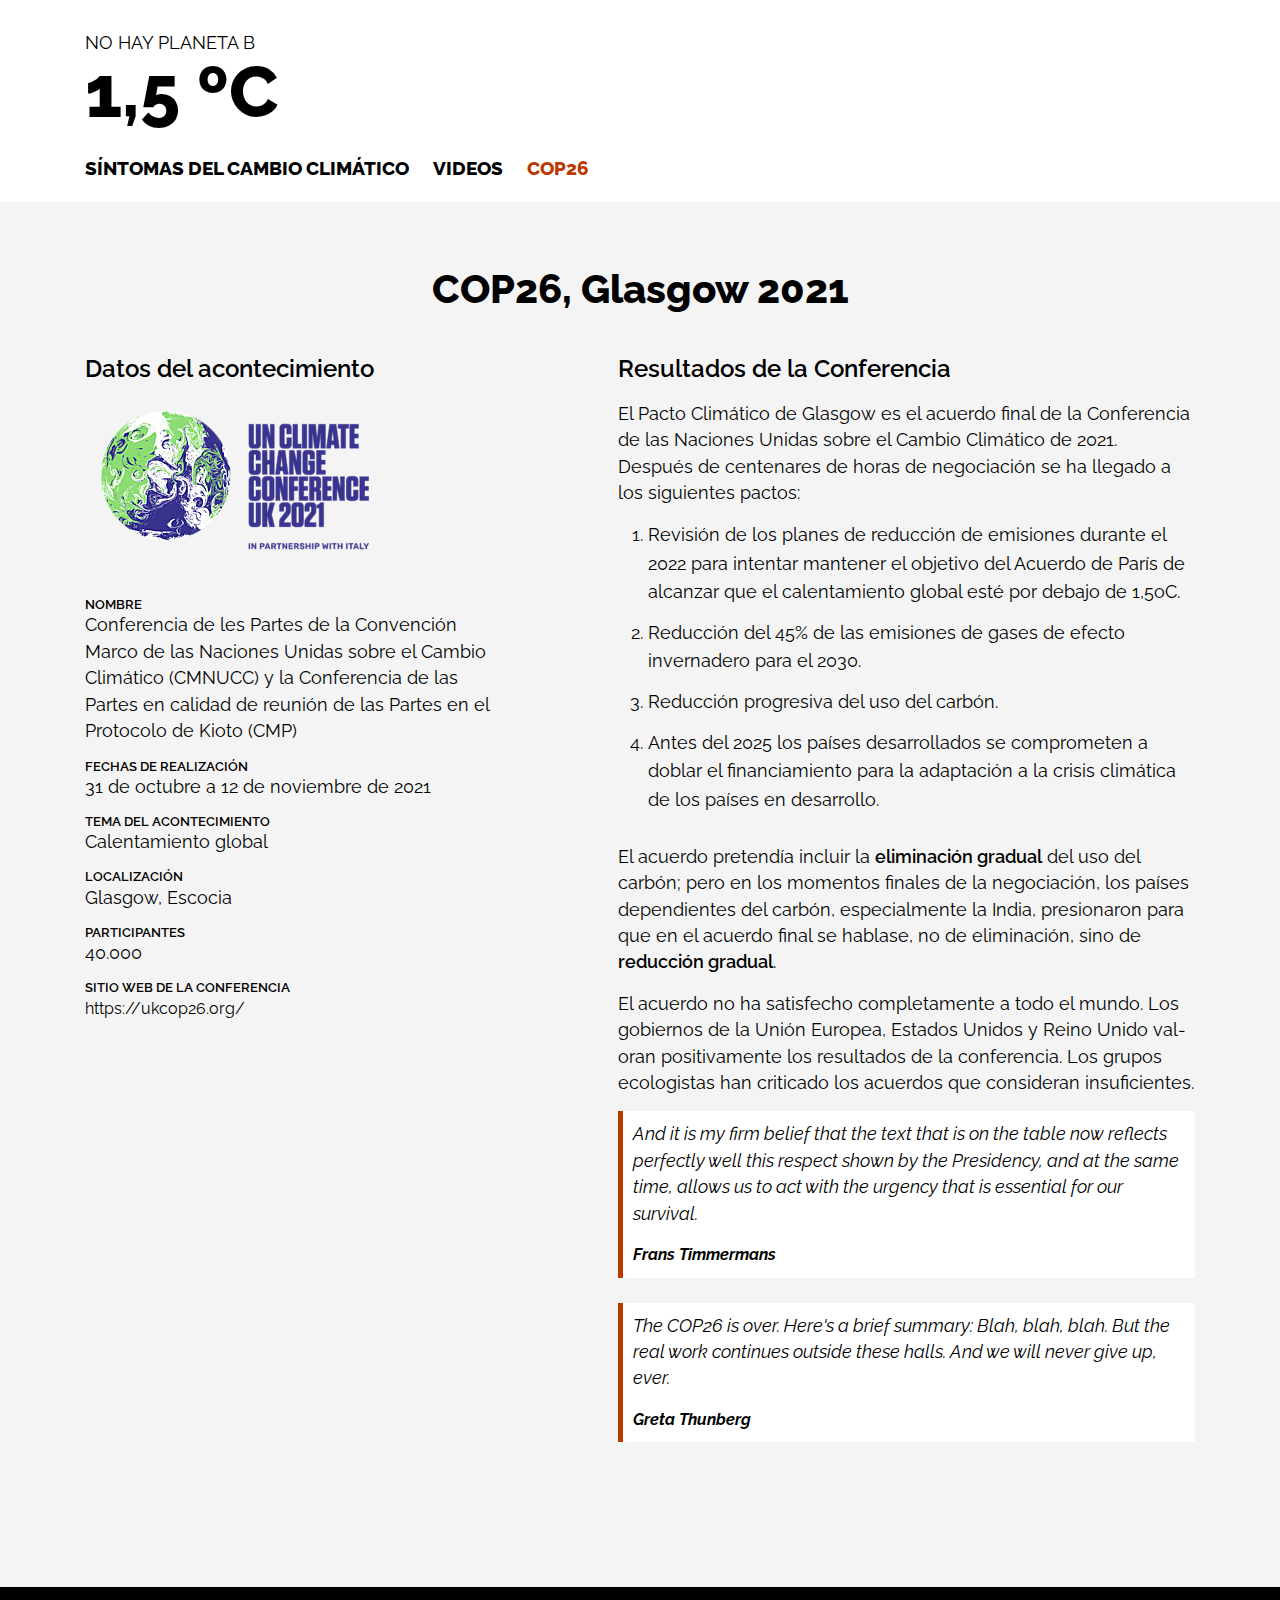
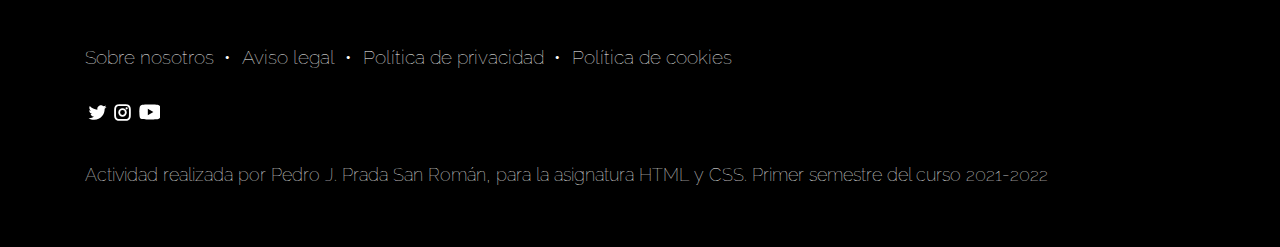
==== cop26.html @ 4e3079ca "Carga inicial de archivos" ====
<!DOCTYPE html>
<html lang="en">
<head>
    <meta charset="UTF-8">
    <meta name="viewport" content="width=device-width,initial-scale=1">
    <title>Title</title>
    <link rel="stylesheet" href="css/style.css">
</head>
<body>
<header>
    <div class="contlogo">
        <a href="index.html">
            <p class="noplanb">No hay planeta B</p>
            <p class="c15">1,5 &#186;C</p>
        </a>
    </div>
</header>
<nav class="superior">
    <ul>
        <li><a href="sintomas.html">Síntomas del cambio climático</a></li>
        <li><a href="videos.html">Videos</a></li>
        <li><a href="cop26.html" class="actual">COP26</a></li>
    </ul>
</nav>
<h1>COP26, Glasgow 2021</h1>
<main class="maincop26">
    <aside>
        <h2>Datos del acontecimiento</h2>
        <figure>
            <img src="images/COP26_Logo.png" alt="" title=""/>
        </figure>
        <h3>Nombre</h3>
        <p>Conferencia de les Partes de la Convención Marco de las Naciones Unidas sobre el Cambio Climático (CMNUCC)
            y la Conferencia de las Partes en calidad de reunión de las Partes en el Protocolo de Kioto (CMP)</p>
        <h3>Fechas de realización</h3>
        <p>31 de octubre a 12 de noviembre de 2021</p>
        <h3>Tema del acontecimiento</h3>
        <p>Calentamiento global</p>
        <h3>Localización</h3>
        <p>Glasgow, Escocia</p>
        <h3>Participantes</h3>
        <p>40.000</p>
        <h3>Sitio web de la Conferencia</h3>
        <a href="https://ukcop26.org/">https://ukcop26.org/</a>
    </aside>
    <section>
        <h2>Resultados de la Conferencia</h2>

        <p>El Pacto Climático de Glasgow es el acuerdo final de la Conferencia de las Naciones Unidas sobre el Cambio
            Climático de 2021. Después de centenares de horas de negociación se ha llegado a los siguientes
            pactos:</p>
        <ol>
            <li>Revisión de los planes de reducción de emisiones durante el 2022 para intentar mantener el objetivo
                del Acuerdo de París de alcanzar que el calentamiento global esté por debajo de 1,5oC.
            </li>
            <li>Reducción del 45% de las emisiones de gases de efecto invernadero para el 2030.</li>
            <li>Reducción progresiva del uso del carbón.</li>
            <li>Antes del 2025 los países desarrollados se comprometen a doblar el financiamiento para la adaptación a
                la crisis climática de los países en desarrollo.
            </li>
        </ol>
        <p>El acuerdo pretendía incluir la <span class="resaltado">eliminación gradual</span> del uso del carbón;
            pero en los momentos finales de la
            negociación, los países dependientes del carbón, especialmente la India, presionaron para que en el
            acuerdo final se hablase, no de eliminación, sino de <span class="resaltado">reducción gradual</span>.</p>
        <p>El acuerdo no ha satisfecho completamente a todo el mundo. Los gobiernos de la Unión Europea, Estados Unidos
            y Reino Unido valoran positivamente los resultados de la conferencia. Los grupos ecologistas han criticado
            los acuerdos que consideran insuficientes.</p>
        <blockquote>
            <p>And it is my firm belief that the text that is on the table now reflects perfectly well this respect
                shown by the Presidency, and at the same time, allows us to act with the urgency that is essential for
                our survival.</p>
            <cite>Frans Timmermans</cite>
        </blockquote>
        <blockquote>
            <p>The COP26 is over. Here's a brief summary: Blah, blah, blah. But the real work continues outside these
                halls. And we will never give up, ever.</p>
            <cite>Greta Thunberg</cite>
        </blockquote>
    </section>

</main>
<footer>
    <nav>
        <ul class="footmenu">
            <li><a href="">Sobre nosotros</a></li>
            <li><a href="">Aviso legal</a></li>
            <li><a href="">Política de privacidad</a></li>
            <li><a href="">Política de cookies</a></li>
        </ul>
        <ul class="redes">
            <a href="">
                <li class="twitter"></li>
            </a>
            <a href="">
                <li class="instagram"></li>
            </a>
            <a href="">
                <li class="youtube"></li>
            </a>
        </ul>
    </nav>
    <div>
        <p>Actividad realizada por Pedro J. Prada San Román, para la asignatura
            HTML y CSS. Primer semestre del curso 2021-2022</p>
    </div>
</footer>
</body>
</html>
---- css/style.css ----
/*
CSS general
 */
@import url('https://fonts.googleapis.com/css2?family=Raleway:ital,wght@0,400;0,600;0,800;1,400&display=swap');

* {
    margin: 0;
    padding: 0;
    box-sizing: border-box;
}

body {
    font-family: Raleway, sans-serif;
    line-height: 1.6;
    color: rgb(0, 0, 0);
    background-color: rgb(244, 244, 244);
}

h1, h2, h3 {
    line-height: 1.1em;
}

h1 {
    font-weight: 800;
    font-size: 2.5rem;
    text-align: center;
}

h2 {
    font-weight: 600;
    font-size: 1.5rem;
}

h3 {
    text-transform: uppercase;
    font-weight: 600;
    font-size: .8rem;
}

p {
    font-size: 1.1rem;
    margin-bottom: 1rem;
}

a {
    text-decoration: none;
    color: black;
    padding: 0;
    margin: 0;
}

/*
CSS cabacera
 */
header {
    display: inline-block;
    width: 100%;
    background-color: rgb(255, 255, 255);
    padding: 0;
}

.contlogo {
    margin: 0 auto;
    width: 1110px;
}


.superior {
    background-color: white;
    padding: 0;
    position: -webkit-sticky;
    position: sticky;
    top: 0;
    display: block;
    line-height: 3.0em;
    padding-bottom: 10px;
}

.superior ul {
    width: 1110px;
    margin: 0px auto 0;
    list-style: none;
    text-transform: uppercase;
    font-size: 1.2em;
    font-weight: 800;
}

.superior ul li {
    display: inline;
    margin-right: 20px;
}

.superior ul li a {
    color: rgb(0, 0, 0);
}

.superior ul li a:hover {
    color: rgba(0, 0, 0, 0.5);
}

.superior ul li a.actual {
    color: rgb(189, 55, 0);
}

.noplanb {
    display: block;
    line-height: 1.5em;
    margin-top: 30px;
    margin-bottom: 0px;
    font-size: 1.1em;
    text-transform: uppercase;
}

.c15 {
    display: block;
    line-height: 1em;
    font-weight: 800;
    font-size: 4.5em;
}

/*
CSS Cuerpo general
 */
main {
    width: 1110px;
    min-height: 710px;
    margin: 0 auto 0px;
    padding-top: 10px;

}

.boletin {
    background-color: rgb(242, 232, 228);
}


/*
CSS Cuerpo Sintomas
 */
article {
    padding: 10px;
}

article a {
    text-decoration: none;
    border-bottom: dotted 1px;
    color: rgb(189, 55, 0);
}

article a:hover {
    color: rgb(0, 0, 0);
}

aside figure img {
    width: 300px;
}

/*
CSS COP26
 */
.maincop26 {
    margin-top: 35px;
    display: grid;
    grid-template-areas:
      "section section"
      "footer footer";
    grid-template-columns: 5fr 7fr;
    grid-gap: 120px;
}

h1 {
    margin-top: 65px;
}

aside h3 {
    margin-top: 13px;

}

aside p {
    line-height: 1.5em;
    margin-bottom: 15px;
}

section h2 {
    margin-bottom: 18px;

}

section p {
    font-weight: 400;
    line-height: 1.5em;
    margin-bottom: 15px;
    hyphens: auto;
}

blockquote {
    border-left: solid 5px rgb(189, 55, 0);
    background-color: rgb(255, 255, 255);
    padding: 10px;
    margin-bottom: 25px;
    font-style: italic;
}

ol {
    margin-bottom: 30px;
}

ol li {
    font-size: 1.1em;
    margin-left: 30px;
    margin-bottom: 13px;
}

cite {
    font-weight: bold;
}

.resaltado {
    font-weight: 600;
}

/*
CSS Pie de página
 */
footer {

    width: 100%;
    display: block;
    height: 260px;
    margin: 0;
    background-color: rgb(0, 0, 0);
    color: rgb(255, 255, 255);
    font-weight: lighter;
    font-size: 1.2em;
}


footer nav, footer div {
    margin: 0 auto;
    width: 1110px;
}

footer div {
    padding-top: 30px;
}

footer div p {
    line-height: .7;
}

footer nav ul {
    margin: 0;
    padding-top: 55px;
    list-style: none;

}

footer nav ul li {
    display: inline;
    margin-right: 7px;
}

footer ul li a {
    text-decoration: none;
    color: rgb(255, 255, 255);
}

footer ul li a:hover {
    color: rgb(189, 55, 0);
}

.footmenu li:after {
    margin-left: 5px;
    content: ' \2022';
}

.footmenu li:last-child:after {
    content: '';
}

footer nav ul.redes {
    margin: 0;
    padding-top: 35px;
    list-style: none;
}

footer nav ul.redes li {
    margin: 0;
}

.twitter {
    padding: 12.5px;
    background-image: url("../images/twitter.svg");
    background-repeat: no-repeat;
    background-size: 25px;
    cursor: pointer;
}

.youtube {
    padding: 12.5px;
    background-image: url("../images/youtube.svg");
    background-repeat: no-repeat;
    background-size: 30px;
    cursor: pointer;
}

.instagram {
    padding: 12.5px;
    background-image: url("../images/instagram.svg");
    background-repeat: no-repeat;
    background-size: 25px;
    cursor: pointer;
}

.twitter:hover, .youtube:hover, .instagram:hover {
    opacity: .7;
}


@media screen and (max-width: 1080px) {
    /*
    CSS cabacera
     */
    header {
        margin: 0 auto;
    }

    header, main, footer {
        width: 100%
    }
}

@media screen and (max-width: 800px) {

    /*
    CSS cabacera
    */

    .contlogo {
        margin: 0 auto;
        width: 100%;
    }
    .superior{
        padding-top: 10px;
        line-height: 1.5em;
        padding-bottom: 20px;
    }

    .superior ul {
        display: inline-block;
        width: 100%;
        font-size: 1em;
    }

    nav.superior ul li {
        display: block;
        text-align: center;
    }


    .noplanb {
        margin: 30px auto 0;
        font-size: .8em;
        text-align: center;
    }

    .c15 {
        text-align: center;
        line-height: 1em;
        font-size: 3.5em;
    }

    h1 {
        margin-top: 50px;
        font-size: 1.5rem;
        text-align: center;
    }
    h2 {
        font-size: 1.3rem;
    }
    /*
CSS COP26
 */
    .maincop26 {
        margin-top: 35px;
        display: block;
        padding: 0 30px;

    }

    /*
    CSS Pie de página
     */
    footer {

        display: block;
        line-height: 1.3em;
        height: 380px;
        margin: 0;
        background-color: rgb(0, 0, 0);
        color: rgb(255, 255, 255);
        font-weight: lighter;
        font-size: 1.2em;

        text-align: center;
    }


    footer nav, footer div {
        margin: 0 auto;
        width: 75%;
    }

    footer div {
        padding-top: 25px;
    }

    footer div p {
        line-height: 1.4em;
    }


    footer nav ul li {
        display: block;
    }

    .footmenu li:after {
        content: '';
    }

    footer nav ul.redes li {
        display: inline;
        margin: 0;
    }
}
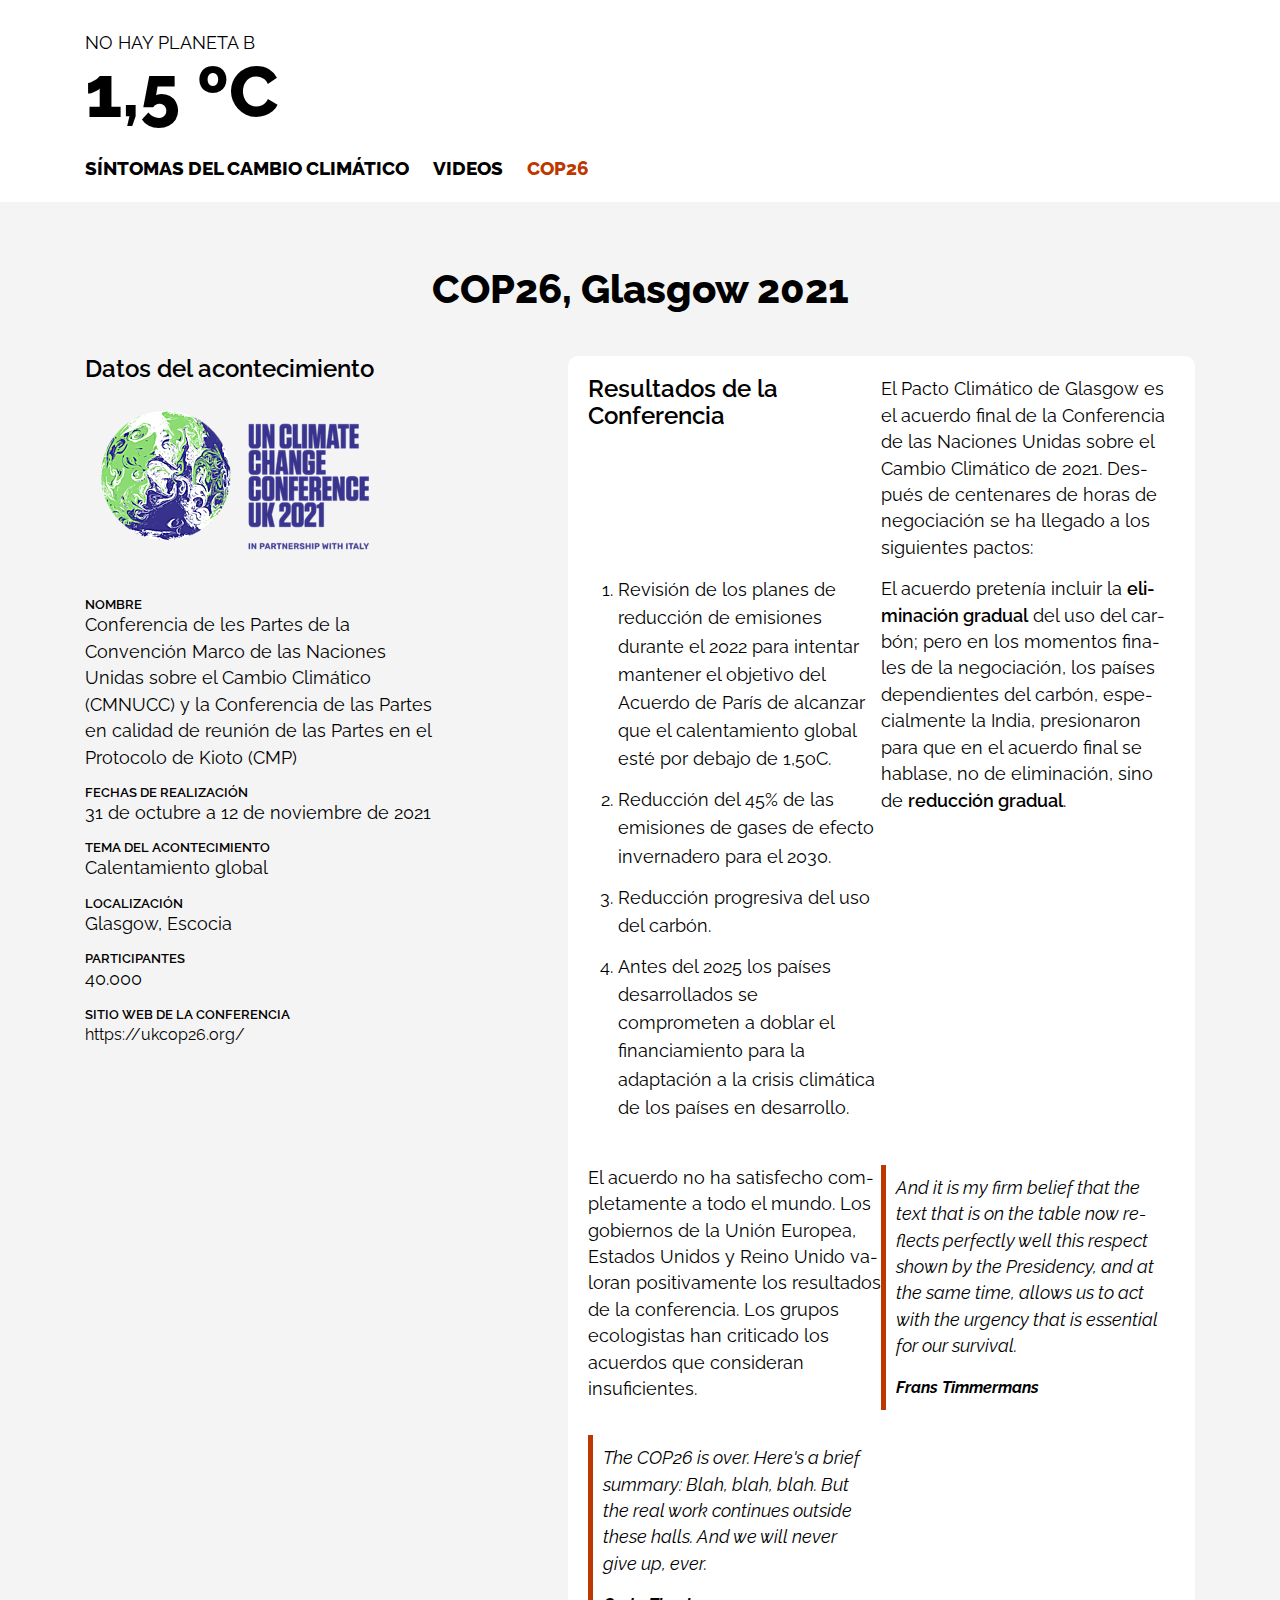
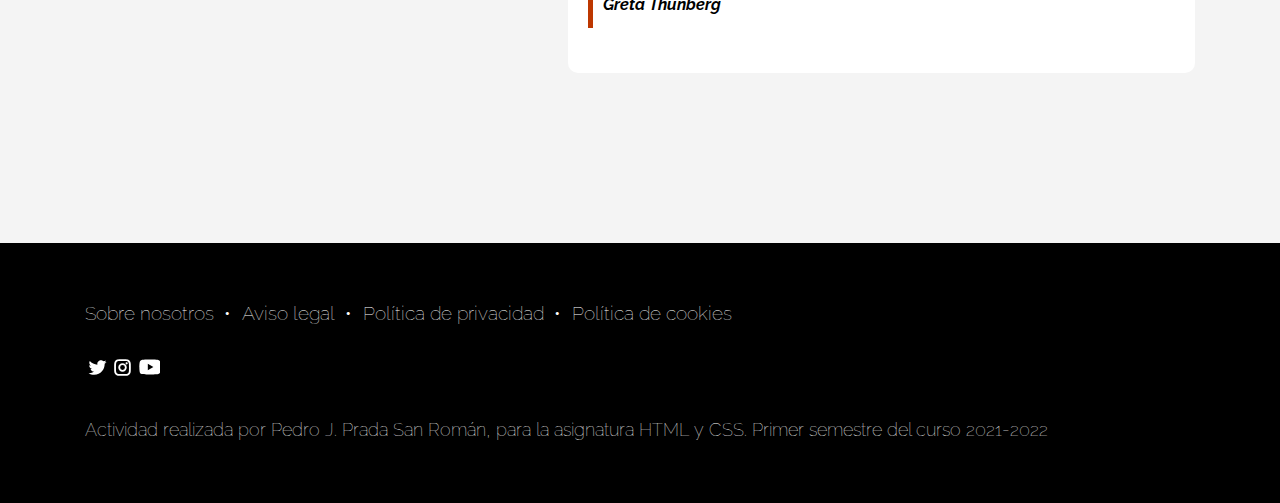
==== commit 3ad6a67a: "Seguimos" ====
--- a/cop26.html
+++ b/cop26.html
@@ -1,5 +1,5 @@
 <!DOCTYPE html>
-<html lang="en">
+<html lang="es">
 <head>
     <meta charset="UTF-8">
     <meta name="viewport" content="width=device-width,initial-scale=1">
@@ -17,7 +17,7 @@
 </header>
 <nav class="superior">
     <ul>
-        <li><a href="sintomas.html">Síntomas del cambio climático</a></li>
+        <li><a href="sintomas.html">Síntomas del cambio climático</a></li>
         <li><a href="videos.html">Videos</a></li>
         <li><a href="cop26.html" class="actual">COP26</a></li>
     </ul>
@@ -27,16 +27,16 @@
     <aside>
         <h2>Datos del acontecimiento</h2>
         <figure>
-            <img src="images/COP26_Logo.png" alt="" title=""/>
+            <img src="images/COP26_Logo.png" alt="Logo de la conferencia contra el cambio climático" title=""/>
         </figure>
         <h3>Nombre</h3>
-        <p>Conferencia de les Partes de la Convención Marco de las Naciones Unidas sobre el Cambio Climático (CMNUCC)
-            y la Conferencia de las Partes en calidad de reunión de las Partes en el Protocolo de Kioto (CMP)</p>
-        <h3>Fechas de realización</h3>
+        <p>Conferencia de les Partes de la Convención Marco de las Naciones Unidas sobre el Cambio Climático (CMNUCC)
+            y la Conferencia de las Partes en calidad de reunión de las Partes en el Protocolo de Kioto (CMP)</p>
+        <h3>Fechas de realizació́n</h3>
         <p>31 de octubre a 12 de noviembre de 2021</p>
         <h3>Tema del acontecimiento</h3>
         <p>Calentamiento global</p>
-        <h3>Localización</h3>
+        <h3>Localización</h3>
         <p>Glasgow, Escocia</p>
         <h3>Participantes</h3>
         <p>40.000</p>
@@ -46,24 +46,24 @@
     <section>
         <h2>Resultados de la Conferencia</h2>
 
-        <p>El Pacto Climático de Glasgow es el acuerdo final de la Conferencia de las Naciones Unidas sobre el Cambio
-            Climático de 2021. Después de centenares de horas de negociación se ha llegado a los siguientes
+        <p>El Pacto Climático de Glasgow es el acuerdo final de la Conferencia de las Naciones Unidas sobre el Cambio
+            Climático de 2021. Después de centenares de horas de negociación se ha llegado a los siguientes
             pactos:</p>
         <ol>
-            <li>Revisión de los planes de reducción de emisiones durante el 2022 para intentar mantener el objetivo
-                del Acuerdo de París de alcanzar que el calentamiento global esté por debajo de 1,5oC.
+            <li>Revisión de los planes de reducción de emisiones durante el 2022 para intentar mantener el objetivo
+                del Acuerdo de París de alcanzar que el calentamiento global esté por debajo de 1,5oC.
             </li>
-            <li>Reducción del 45% de las emisiones de gases de efecto invernadero para el 2030.</li>
-            <li>Reducción progresiva del uso del carbón.</li>
-            <li>Antes del 2025 los países desarrollados se comprometen a doblar el financiamiento para la adaptación a
-                la crisis climática de los países en desarrollo.
+            <li>Reducción del 45% de las emisiones de gases de efecto invernadero para el 2030.</li>
+            <li>Reducción progresiva del uso del carbón.</li>
+            <li>Antes del 2025 los países desarrollados se comprometen a doblar el financiamiento para la adaptación a
+                la crisis climática de los países en desarrollo.
             </li>
         </ol>
-        <p>El acuerdo pretendía incluir la <span class="resaltado">eliminación gradual</span> del uso del carbón;
+        <p>El acuerdo pretenía incluir la <span class="resaltado">eliminación gradual</span> del uso del carbón;
             pero en los momentos finales de la
-            negociación, los países dependientes del carbón, especialmente la India, presionaron para que en el
-            acuerdo final se hablase, no de eliminación, sino de <span class="resaltado">reducción gradual</span>.</p>
-        <p>El acuerdo no ha satisfecho completamente a todo el mundo. Los gobiernos de la Unión Europea, Estados Unidos
+            negociación, los países dependientes del carbón, especialmente la India, presionaron para que en el
+            acuerdo final se hablase, no de eliminación, sino de <span class="resaltado">reducción gradual</span>.</p>
+        <p>El acuerdo no ha satisfecho completamente a todo el mundo. Los gobiernos de la Unión Europea, Estados Unidos
             y Reino Unido valoran positivamente los resultados de la conferencia. Los grupos ecologistas han criticado
             los acuerdos que consideran insuficientes.</p>
         <blockquote>
@@ -85,19 +85,13 @@
         <ul class="footmenu">
             <li><a href="">Sobre nosotros</a></li>
             <li><a href="">Aviso legal</a></li>
-            <li><a href="">Política de privacidad</a></li>
-            <li><a href="">Política de cookies</a></li>
+            <li><a href="">Política de privacidad</a></li>
+            <li><a href="">Política de cookies</a></li>
         </ul>
         <ul class="redes">
-            <a href="">
-                <li class="twitter"></li>
-            </a>
-            <a href="">
-                <li class="instagram"></li>
-            </a>
-            <a href="">
-                <li class="youtube"></li>
-            </a>
+            <li class="twitter"><a href=""></a></li>
+            <li class="instagram"><a href=""></a></li>
+            <li class="youtube"><a href=""></a></li>
         </ul>
     </nav>
     <div>
--- a/css/style.css
+++ b/css/style.css
@@ -137,10 +137,36 @@
 /*
 CSS Cuerpo Sintomas
  */
-article {
-    padding: 10px;
-}
-
+.sintomas{
+    display: grid;
+    grid-template-columns: 1fr 1fr 1fr;
+}
+section {
+    padding: 20px;
+    background-color: white;
+    display: grid;
+    grid-template-columns: 1fr 1fr;
+    border-radius: 10px;
+    grid-column: 2 / 4;
+    margin-bottom: 50px;
+
+}
+
+section.left{
+    grid-column: 1 / 3;
+}
+
+
+.sintomas div{
+    grid-column: 3 / 4;
+}
+.sintomas article h2{
+    margin-bottom: 5px;
+}
+.sintomas article p{
+    font-size: 1em;
+    line-height: 1.5em;
+}
 article a {
     text-decoration: none;
     border-bottom: dotted 1px;
@@ -151,10 +177,11 @@
     color: rgb(0, 0, 0);
 }
 
-aside figure img {
-    width: 300px;
-}
-
+section figure img {
+    width: 335px;
+    height: 100%;
+    float: left;
+}
 /*
 CSS COP26
  */
@@ -193,7 +220,9 @@
     margin-bottom: 15px;
     hyphens: auto;
 }
-
+aside figure img {
+    width: 300px;
+}
 blockquote {
     border-left: solid 5px rgb(189, 55, 0);
     background-color: rgb(255, 255, 255);
@@ -318,16 +347,50 @@
 }
 
 
-@media screen and (max-width: 1080px) {
+@media screen and (max-width: 1110px) {
     /*
     CSS cabacera
      */
     header {
         margin: 0 auto;
-    }
-
-    header, main, footer {
-        width: 100%
+        width: 100%;
+    }
+
+    header, main, footer, .superior {
+        width: 100%;
+        padding:20px;
+    }
+
+    .superior ul {
+        display: inline-block;
+        width: 100%;
+        font-size: 1em;
+    }
+    .contlogo {
+        margin: 0 auto;
+        width: 100%;
+    }
+    .noplanb {
+        width:100%;
+    }
+
+    .c15 {
+width:100%;
+    }
+
+    .maincop26 {
+        margin-top: 35px;
+        display: grid;
+
+        grid-template-columns: 1fr 2fr;
+        grid-gap: 50px;
+    }
+
+
+    footer nav, footer div {
+        margin: 0 auto;
+        width: 100%;
+
     }
 }
 
@@ -336,7 +399,14 @@
     /*
     CSS cabacera
     */
-
+    header {
+        margin: 0 auto;
+    }
+
+    header, main, footer {
+        width: 100%;
+        padding:20px;
+    }
     .contlogo {
         margin: 0 auto;
         width: 100%;
@@ -409,7 +479,8 @@
 
     footer nav, footer div {
         margin: 0 auto;
-        width: 75%;
+        width: 100%;
+
     }
 
     footer div {
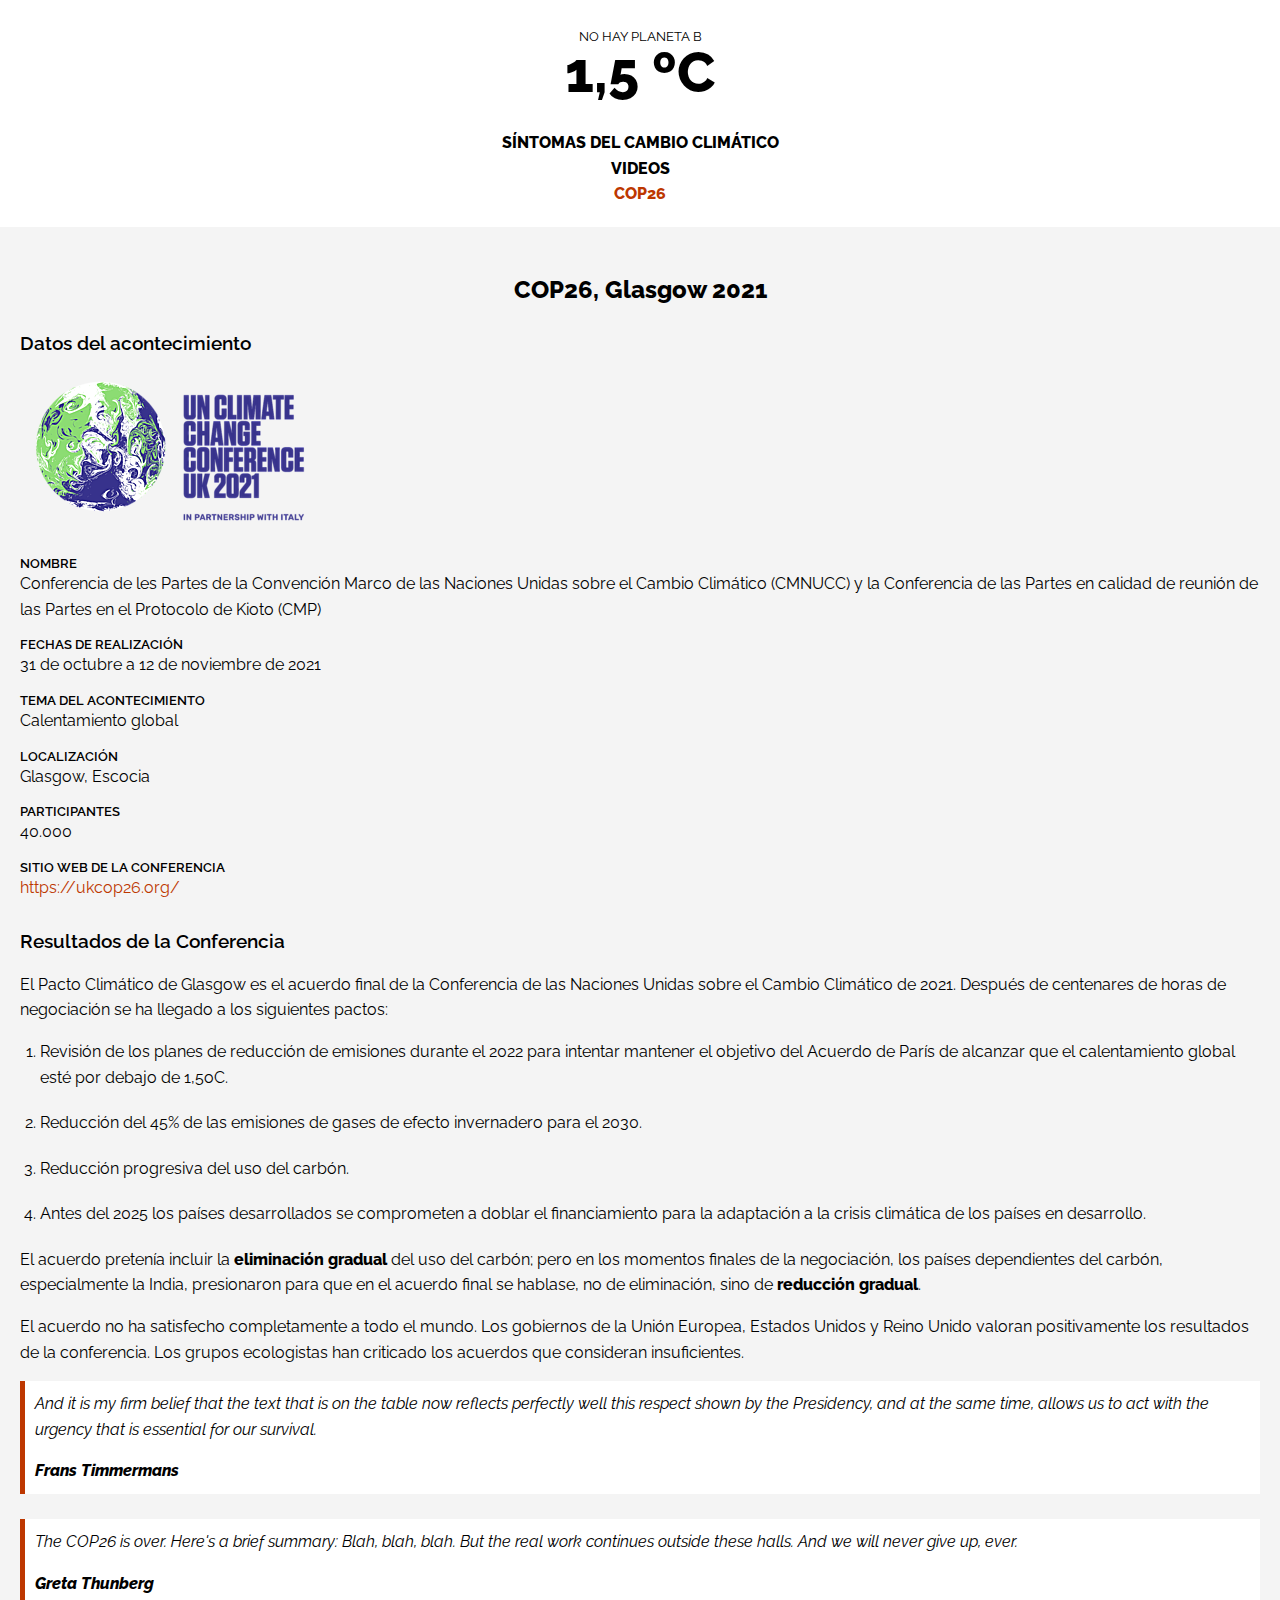
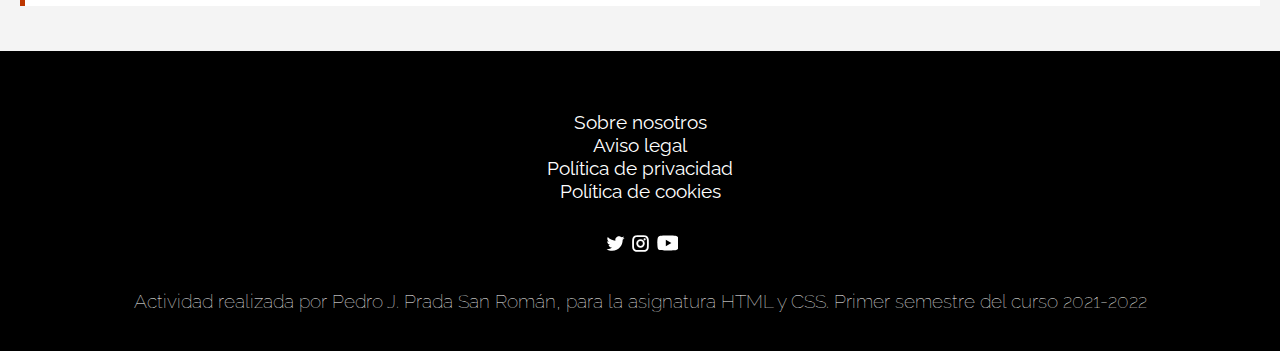
==== commit 039e54f0: "Móviles" ====
--- a/cop26.html
+++ b/cop26.html
@@ -4,7 +4,7 @@
     <meta charset="UTF-8">
     <meta name="viewport" content="width=device-width,initial-scale=1">
     <title>Title</title>
-    <link rel="stylesheet" href="css/style.css">
+    <link rel="stylesheet" href="css/styles.css">
 </head>
 <body>
 <header>
@@ -41,11 +41,11 @@
         <h3>Participantes</h3>
         <p>40.000</p>
         <h3>Sitio web de la Conferencia</h3>
-        <a href="https://ukcop26.org/">https://ukcop26.org/</a>
+        <a href="https://ukcop26.org/" class="enlace">https://ukcop26.org/</a>
     </aside>
+
+        <h2 class="resultados">Resultados de la Conferencia</h2>
     <section>
-        <h2>Resultados de la Conferencia</h2>
-
         <p>El Pacto Climático de Glasgow es el acuerdo final de la Conferencia de las Naciones Unidas sobre el Cambio
             Climático de 2021. Después de centenares de horas de negociación se ha llegado a los siguientes
             pactos:</p>
@@ -70,7 +70,7 @@
             <p>And it is my firm belief that the text that is on the table now reflects perfectly well this respect
                 shown by the Presidency, and at the same time, allows us to act with the urgency that is essential for
                 our survival.</p>
-            <cite>Frans Timmermans</cite>
+            <cite><span class="resaltado">Frans Timmermans</span></cite>
         </blockquote>
         <blockquote>
             <p>The COP26 is over. Here's a brief summary: Blah, blah, blah. But the real work continues outside these
--- a/css/styles.css
+++ b/css/styles.css
@@ -0,0 +1,357 @@
+/*
+CSS general
+Tenemos como criterio de diseño "mobile first"
+ */
+
+/*
+Se importan las fuentes a utilizar
+ */
+@import url('https://fonts.googleapis.com/css2?family=Raleway:ital,wght@0,400;0,600;0,800;1,400&display=swap');
+/*
+Se anulan los márgenes y los padding de todos los elementos
+Se utiliza el modelo alternativo de cajas
+ */
+* {
+    margin: 0;
+    padding: 0;
+    box-sizing: border-box;
+}
+
+/* Sew determina la fuente a usar, el espaciodo entre lineas, el color y el fondo general de la página
+
+ */
+body {
+    font-family: Raleway, sans-serif;
+    line-height: 1.6;
+    color: rgb(0, 0, 0);
+    background-color: rgb(244, 244, 244);
+}
+
+/* Se determina el interlineado de las cabeceras
+
+ */
+h1, h2, h3 {
+    line-height: 1.1em;
+}
+/*
+Estilos generales para la cabecera h1
+ */
+h1 {
+    margin: 50px 0 10px;
+    font-weight: 800;
+    font-size: 1.5rem;
+    text-align: center;
+}
+/*
+Estilos generales para la cabecera h2
+ */
+h2 {
+    font-weight: 600;
+    font-size: 1.2rem;
+}
+/*
+Estilos generales para la cabecera h3
+ */
+h3 {
+    text-transform: uppercase;
+    font-weight: 600;
+    font-size: .8rem;
+}
+/*
+Estilos generales para la párrafo
+ */
+p {
+    font-size: 1rem;
+    margin-bottom: 1rem;
+}
+/*
+Estilos generales básicos para enlaces
+ */
+a {
+    text-decoration: none;
+    color:rgb(0,0,0);
+}
+.enlace{
+    color: rgb(189,55,0);
+}
+/*
+Resaltado de texto
+ */
+.resaltado {
+    font-weight: 800;
+}
+/*
+enlaces de "leer más", "más info" según se determina en el enunciado
+ */
+.leermas{
+    color: rgb(189,55,0);
+    font-weight:600;
+    padding-bottom: 5px;
+    border-bottom: dotted 1px;
+}
+/*
+CSS cabacera
+ */
+/*
+CSS del header que contiene el lema y el logo
+ */
+header {
+    display: inline-block;
+    width: 100%;
+    background-color: rgb(255, 255, 255);
+}
+/*
+Márgenes para el logo (este es un texto)
+ */
+.contlogo {
+    margin-top: 30px;
+    margin-bottom: 30px;
+}
+/*
+CSS para el lema
+ */
+.noplanb {
+    display: block;
+    line-height: 1.1em;
+    text-transform: uppercase;
+    margin: 10px auto 0;
+    font-size: .8em;
+    text-align: center;
+}
+/*
+CSS para el logo
+ */
+.c15 {
+    display: block;
+    line-height: 1em;
+    font-weight: 800;
+    text-align: center;
+    font-size: 3.5em;
+}
+/* Para el menuú de navehación se usa
+
+ */
+nav {
+    background-color: white;
+    position: -webkit-sticky;
+    position: sticky;
+    top:0;
+    padding-bottom: 20px;
+    z-index: 1000;
+}
+
+nav ul {
+    width: 100%;
+    margin: 0px auto 0;
+    list-style: none;
+    text-transform: uppercase;
+    font-size: 1em;
+    font-weight: 800;
+}
+
+nav ul li {
+    text-align: center;
+}
+
+nav ul li a {
+    color: rgb(0, 0, 0);
+}
+
+nav ul li a:hover {
+    color: rgba(0, 0, 0, 0.5);
+}
+
+nav ul li a.actual {
+    color: rgb(189, 55, 0);
+}
+
+
+
+/*
+ CSS Pie de página
+  */
+footer {
+    width: 100%;
+    display: block;
+    padding:5px 20px 20px 20px;
+
+    background-color: rgb(0, 0, 0);
+    color: rgb(255, 255, 255);
+    font-weight: lighter;
+    font-size: 1.2em;
+    text-align: center;
+}
+
+
+footer nav {
+    padding: 0;
+    display: inline-block;
+    margin: 0 auto;
+    width: 100%;
+line-height: 1.2em;
+    background-color: rgb(0, 0, 0);
+}
+
+footer div {
+    display: inline-block;
+    margin: 0 auto;
+    width: 100%;
+
+
+    background-color: rgb(0, 0, 0);
+
+}
+
+footer div p {
+    font-size: 1em;
+    line-height: 1.4em;
+}
+footer nav{}
+footer nav ul {
+    margin: 0;
+    padding-top: 55px;
+    list-style: none;
+    font-weight: 400;
+    font-size: 1em;
+    text-transform: none;
+}
+
+footer nav ul li {
+    display: block;
+}
+
+footer ul li a {
+    text-decoration: none;
+    color: rgb(255, 255, 255);
+}
+
+footer ul li a:hover {
+    color: rgb(189, 55, 0);
+}
+
+
+
+footer nav ul.redes {
+    padding: 40px 0 20px;
+    list-style: none;
+}
+
+footer nav ul.redes li {
+    display: inline;
+    margin: 0;
+}
+/*
+Se configura la apariencia de los enlaces a redes sociales del menú del footer.
+También su comportamiento en caso de poner el puntero encima del enlace
+ */
+
+.twitter {
+    padding: 12.5px;
+    background-image: url("../images/twitter.svg");
+    background-repeat: no-repeat;
+    background-size: 25px;
+    cursor: pointer;
+}
+
+.youtube {
+    padding: 12.5px;
+    background-image: url("../images/youtube.svg");
+    background-repeat: no-repeat;
+    background-size: 30px;
+    cursor: pointer;
+}
+
+.instagram {
+    padding: 12.5px;
+    background-image: url("../images/instagram.svg");
+    background-repeat: no-repeat;
+    background-size: 25px;
+    cursor: pointer;
+}
+
+.twitter:hover, .youtube:hover, .instagram:hover {
+    opacity: .7;
+}
+
+/* CSS Cuerpo */
+/*
+Se añade la separación que tiene que haber entre la página y el borde de la pantalla del dispositivo móvil
+ */
+main{
+    padding:20px;
+}
+/* Síntomas
+Se pone el ancho de la sección, la separación entre el borde y el contenido, las esquinas redondeadas el color del fondo y la separación con el elemento inmediatamente inferior
+*/
+section.sintomas {
+    width: 100%;
+    padding: 20px;
+    background-color: white;
+    border-radius: 10px;
+    margin-bottom: 15px;
+}
+/*
+Se determina el ancho máximo de la imagen
+ */
+section figure img {
+    max-width:100%;
+}
+
+figure.video{
+    background-color: white;
+    margin-bottom: 25px;
+}
+.video-fluid {
+    position:relative;
+
+padding: 0;
+
+    max-width: 100%;
+    padding: 0;
+    overflow: hidden;
+    margin-bottom: 10px;
+    background-color: white;
+
+}
+
+.video-fluid-item {
+    position:absolute;top:0;left:0;width:100%; height:100%;
+    border: none;
+}
+.video-fluid::before {
+    display: block;
+    content: "";
+    padding-top: 56.25%;
+}
+figcaption{
+    font-size: 1em;
+    text-align: center;
+    padding: 10px 0;
+}
+cite {
+    font-weight: 800;
+}
+
+/*
+COP 26
+ */
+h2.resultados{
+    padding: 30px 0 20px;
+}
+
+ol{
+  padding-left: 20px;
+}
+ol li{
+    margin-bottom: 20px;
+}
+blockquote {
+    border-left: solid 5px rgb(189, 55, 0);
+    background-color: rgb(255, 255, 255);
+    padding: 10px;
+    margin-bottom: 25px;
+    font-style: italic;
+}
+
+
+
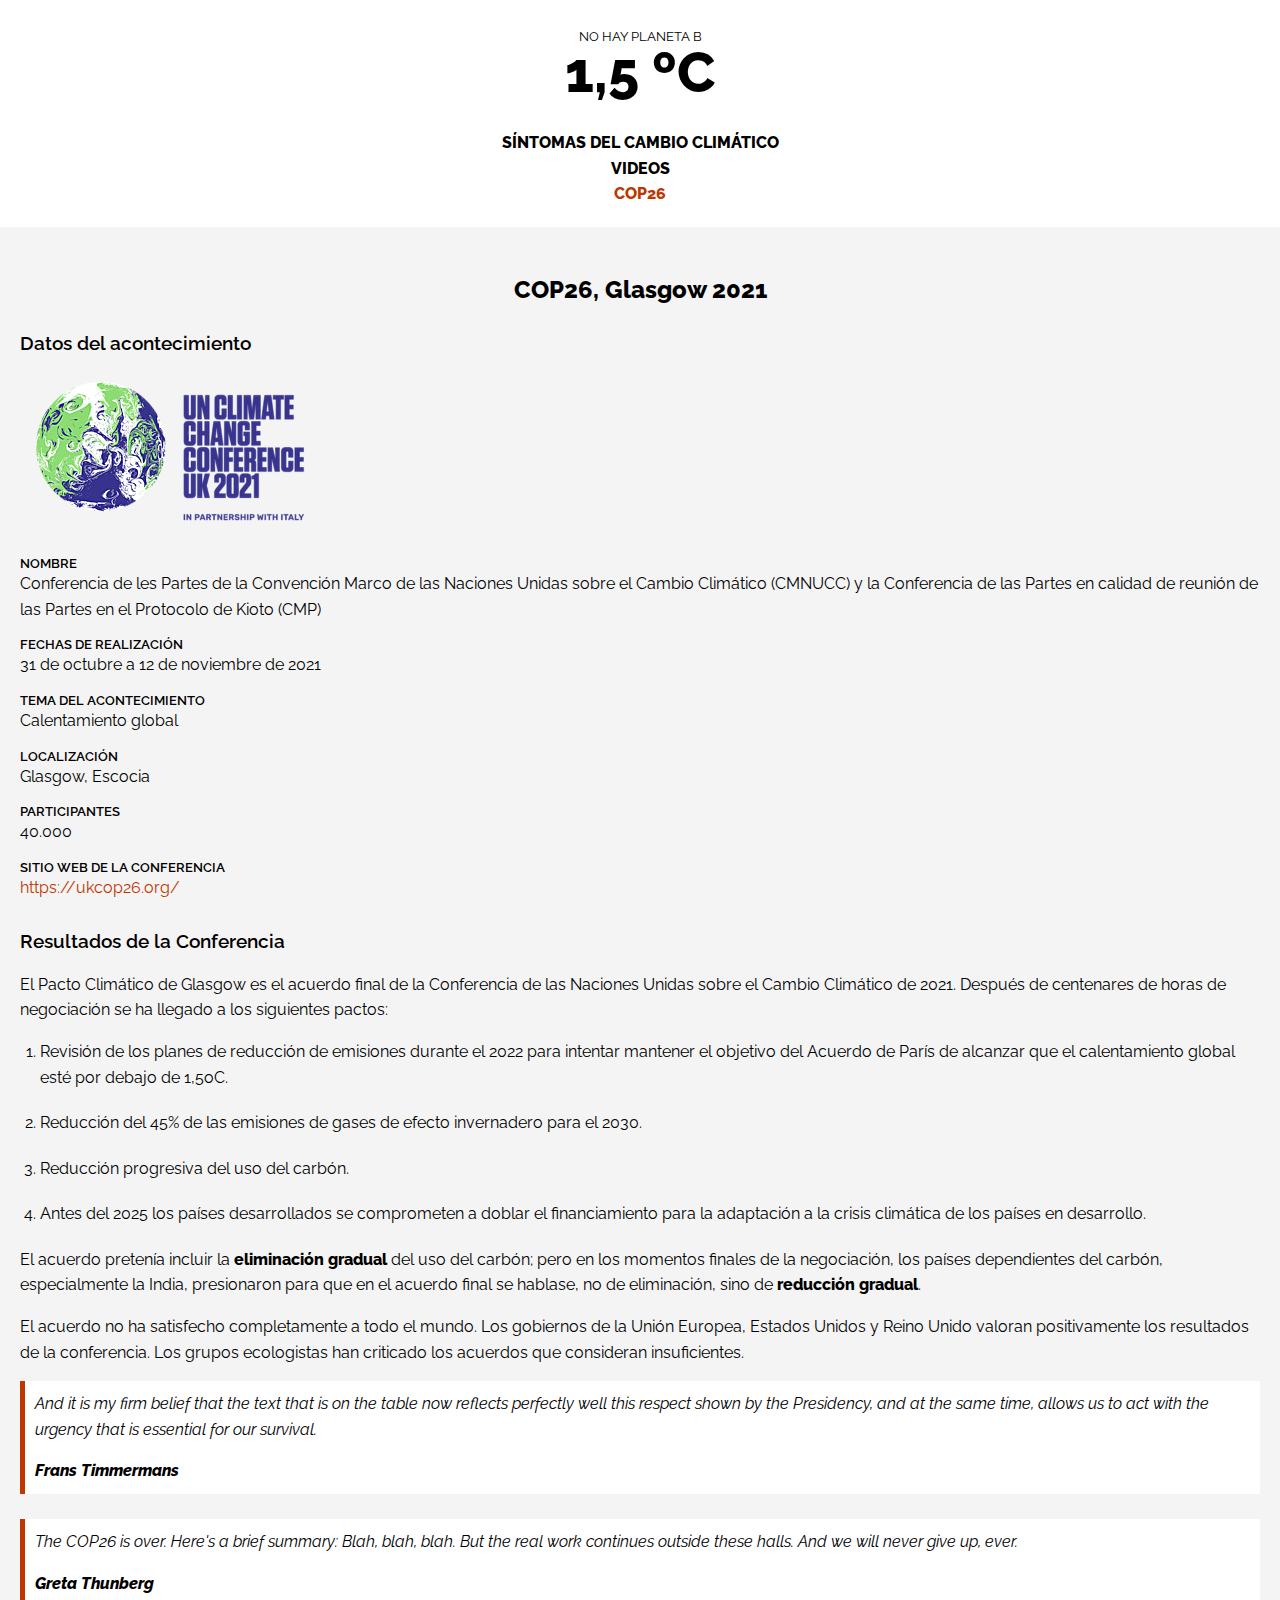
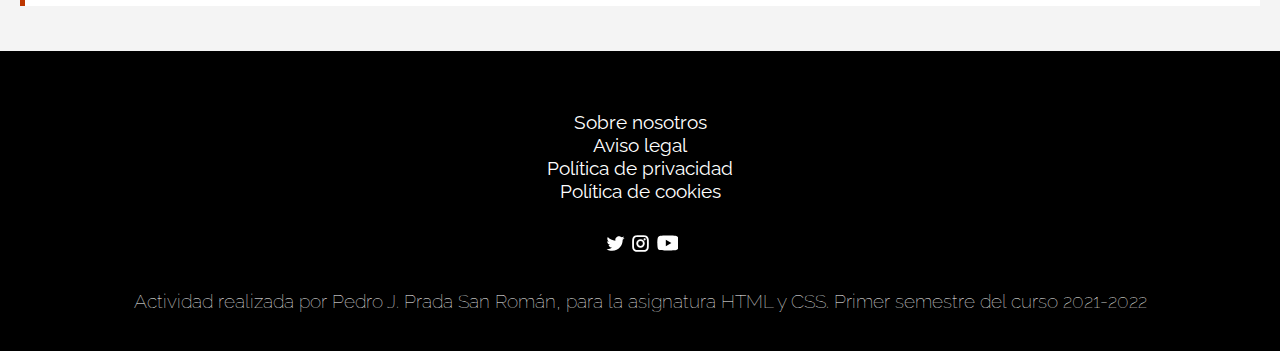
==== commit 642916f0: "avance" ====
--- a/cop26.html
+++ b/cop26.html
@@ -32,7 +32,7 @@
         <h3>Nombre</h3>
         <p>Conferencia de les Partes de la Convención Marco de las Naciones Unidas sobre el Cambio Climático (CMNUCC)
             y la Conferencia de las Partes en calidad de reunión de las Partes en el Protocolo de Kioto (CMP)</p>
-        <h3>Fechas de realizació́n</h3>
+        <h3>Fechas de realización</h3>
         <p>31 de octubre a 12 de noviembre de 2021</p>
         <h3>Tema del acontecimiento</h3>
         <p>Calentamiento global</p>
@@ -44,8 +44,8 @@
         <a href="https://ukcop26.org/" class="enlace">https://ukcop26.org/</a>
     </aside>
 
+    <section>
         <h2 class="resultados">Resultados de la Conferencia</h2>
-    <section>
         <p>El Pacto Climático de Glasgow es el acuerdo final de la Conferencia de las Naciones Unidas sobre el Cambio
             Climático de 2021. Después de centenares de horas de negociación se ha llegado a los siguientes
             pactos:</p>
--- a/css/styles.css
+++ b/css/styles.css
@@ -280,6 +280,27 @@
 main{
     padding:20px;
 }
+/* index
+
+ */
+.principal h1{
+    background-image: url("../images/bg-hero-home.jpg");
+    background-repeat: no-repeat;
+    background-size: 600px;
+    color: white;
+    padding: 75px 0 75px 20px;
+    font-weight: 400;
+    font-size: 2.5em;
+    line-height: 1.5em;
+    text-align: left;
+}
+
+
+
+
+
+
+
 /* Síntomas
 Se pone el ancho de la sección, la separación entre el borde y el contenido, las esquinas redondeadas el color del fondo y la separación con el elemento inmediatamente inferior
 */
@@ -290,11 +311,23 @@
     border-radius: 10px;
     margin-bottom: 15px;
 }
+.videos h1 {
+    margin: 30px 0 10px;
+    font-weight: 800;
+    font-size: 1.5rem;
+    text-align: center;
+}
+.sintomas figure img {
+    max-width:100%;
+}
 /*
 Se determina el ancho máximo de la imagen
  */
-section figure img {
-    max-width:100%;
+.videos h1 {
+    margin: 30px 0 10px;
+    font-weight: 800;
+    font-size: 1.5rem;
+    text-align: center;
 }
 
 figure.video{
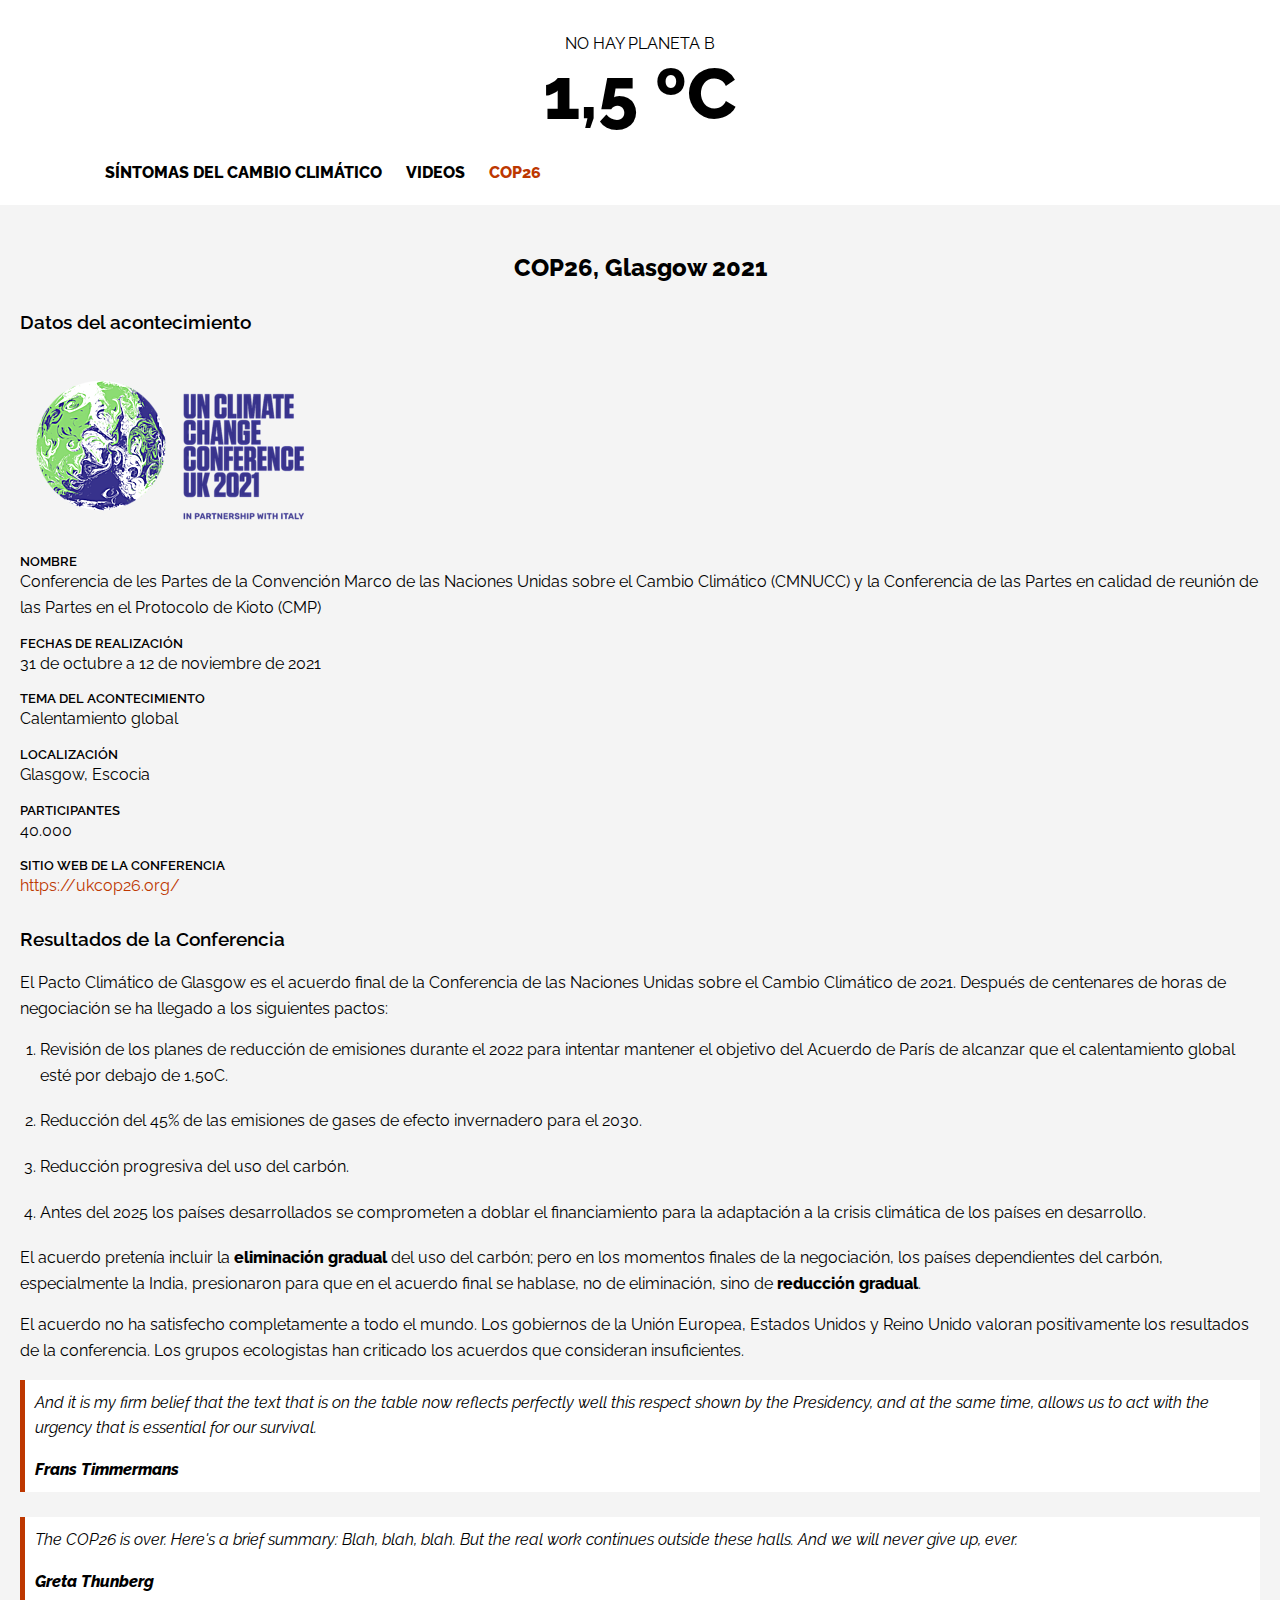
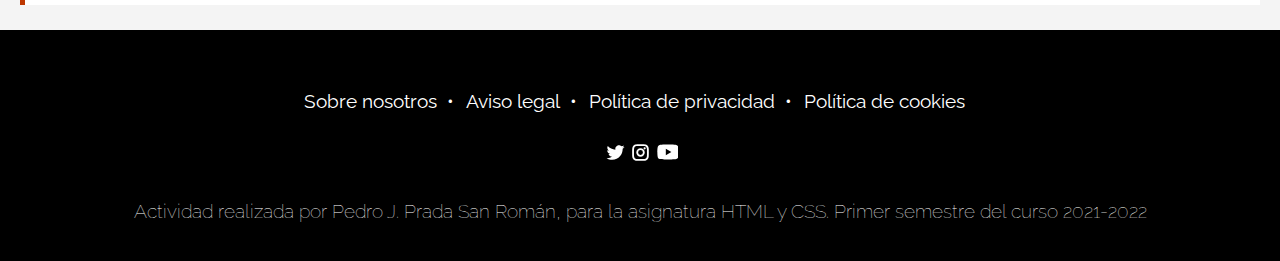
==== commit ae1abede: "avance" ====
--- a/cop26.html
+++ b/cop26.html
@@ -3,7 +3,7 @@
 <head>
     <meta charset="UTF-8">
     <meta name="viewport" content="width=device-width,initial-scale=1">
-    <title>Title</title>
+    <title>Conferencia de les Partes de la Convención Marco de las Naciones Unidas sobre el Cambio Climático (CMNUCC)</title>
     <link rel="stylesheet" href="css/styles.css">
 </head>
 <body>
@@ -22,8 +22,8 @@
         <li><a href="cop26.html" class="actual">COP26</a></li>
     </ul>
 </nav>
+<main class="maincop26">
 <h1>COP26, Glasgow 2021</h1>
-<main class="maincop26">
     <aside>
         <h2>Datos del acontecimiento</h2>
         <figure>
--- a/css/styles.css
+++ b/css/styles.css
@@ -7,6 +7,7 @@
 Se importan las fuentes a utilizar
  */
 @import url('https://fonts.googleapis.com/css2?family=Raleway:ital,wght@0,400;0,600;0,800;1,400&display=swap');
+
 /*
 Se anulan los márgenes y los padding de todos los elementos
 Se utiliza el modelo alternativo de cajas
@@ -33,6 +34,7 @@
 h1, h2, h3 {
     line-height: 1.1em;
 }
+
 /*
 Estilos generales para la cabecera h1
  */
@@ -42,6 +44,7 @@
     font-size: 1.5rem;
     text-align: center;
 }
+
 /*
 Estilos generales para la cabecera h2
  */
@@ -49,6 +52,7 @@
     font-weight: 600;
     font-size: 1.2rem;
 }
+
 /*
 Estilos generales para la cabecera h3
  */
@@ -57,6 +61,7 @@
     font-weight: 600;
     font-size: .8rem;
 }
+
 /*
 Estilos generales para la párrafo
  */
@@ -64,31 +69,36 @@
     font-size: 1rem;
     margin-bottom: 1rem;
 }
+
 /*
 Estilos generales básicos para enlaces
  */
 a {
     text-decoration: none;
-    color:rgb(0,0,0);
-}
-.enlace{
-    color: rgb(189,55,0);
-}
+    color: rgb(0, 0, 0);
+}
+
+.enlace {
+    color: rgb(189, 55, 0);
+}
+
 /*
 Resaltado de texto
  */
 .resaltado {
     font-weight: 800;
 }
+
 /*
 enlaces de "leer más", "más info" según se determina en el enunciado
  */
-.leermas{
-    color: rgb(189,55,0);
-    font-weight:600;
+.leermas {
+    color: rgb(189, 55, 0);
+    font-weight: 600;
     padding-bottom: 5px;
     border-bottom: dotted 1px;
 }
+
 /*
 CSS cabacera
  */
@@ -100,6 +110,7 @@
     width: 100%;
     background-color: rgb(255, 255, 255);
 }
+
 /*
 Márgenes para el logo (este es un texto)
  */
@@ -107,6 +118,7 @@
     margin-top: 30px;
     margin-bottom: 30px;
 }
+
 /*
 CSS para el lema
  */
@@ -118,6 +130,7 @@
     font-size: .8em;
     text-align: center;
 }
+
 /*
 CSS para el logo
  */
@@ -128,6 +141,7 @@
     text-align: center;
     font-size: 3.5em;
 }
+
 /* Para el menuú de navehación se usa
 
  */
@@ -135,7 +149,7 @@
     background-color: white;
     position: -webkit-sticky;
     position: sticky;
-    top:0;
+    top: 0;
     padding-bottom: 20px;
     z-index: 1000;
 }
@@ -166,14 +180,13 @@
 }
 
 
-
 /*
  CSS Pie de página
   */
 footer {
     width: 100%;
     display: block;
-    padding:5px 20px 20px 20px;
+    padding: 5px 20px 20px 20px;
 
     background-color: rgb(0, 0, 0);
     color: rgb(255, 255, 255);
@@ -188,7 +201,7 @@
     display: inline-block;
     margin: 0 auto;
     width: 100%;
-line-height: 1.2em;
+    line-height: 1.2em;
     background-color: rgb(0, 0, 0);
 }
 
@@ -206,7 +219,7 @@
     font-size: 1em;
     line-height: 1.4em;
 }
-footer nav{}
+
 footer nav ul {
     margin: 0;
     padding-top: 55px;
@@ -230,7 +243,6 @@
 }
 
 
-
 footer nav ul.redes {
     padding: 40px 0 20px;
     list-style: none;
@@ -240,6 +252,7 @@
     display: inline;
     margin: 0;
 }
+
 /*
 Se configura la apariencia de los enlaces a redes sociales del menú del footer.
 También su comportamiento en caso de poner el puntero encima del enlace
@@ -277,16 +290,24 @@
 /*
 Se añade la separación que tiene que haber entre la página y el borde de la pantalla del dispositivo móvil
  */
-main{
-    padding:20px;
-}
+main.sintomas {
+    padding: 020px;
+}
+
 /* index
 
  */
-.principal h1{
+main.index {
+    background-color: rgb(244, 244, 244);
+}
+
+h1.principal {
+    margin-top: 0;
+    display: inline-block;
+    width: 100%;
     background-image: url("../images/bg-hero-home.jpg");
     background-repeat: no-repeat;
-    background-size: 600px;
+    background-size: cover;
     color: white;
     padding: 75px 0 75px 20px;
     font-weight: 400;
@@ -295,11 +316,107 @@
     text-align: left;
 }
 
-
-
-
-
-
+.titular h2 {
+    text-align: center;
+    font-weight: 800;
+    font-size: 1.5rem;
+    padding: 30px 0 15px;
+}
+
+.titular p {
+
+    font-size: 1.3rem;
+}
+
+section.titular {
+
+    margin: 0 20px;
+    padding: 0 0 30px;
+}
+
+section.noticias {
+    margin: 0 20px;
+    padding: 0 0 30px;
+}
+
+.noticias img {
+    max-width: 100%;
+}
+
+.noticias figcaption {
+    text-align: left;
+}
+
+h2.noticiasindex {
+    margin: 75px 0 10px;
+    font-weight: 800;
+    font-size: 1.5rem;
+    text-align: center;
+}
+
+.noticias h3 {
+    padding: 10px 0 10px;
+    line-height: 1.2em;
+    font-weight: 600;
+    font-size: 1.3rem;
+    text-transform: none;
+
+
+}
+
+.noticias h3 a {
+    color: rgb(189, 55, 0);
+
+
+}
+
+.boletin {
+    background-color: rgb(242, 232, 228);
+    padding: 0 30px 50px;
+}
+
+.boletin h2 {
+    padding: 50px 0 10px 0;
+    text-align: center;
+    font-size: 1.5em;
+    font-weight: 800;
+}
+
+.boletin p {
+    font-size: .7em;
+    line-height: 1.2em;
+}
+
+input[type=text], input[type=email] {
+    display: block;
+    width: 100%;
+    font-size: 1.1em;
+    height: 55px;
+    padding: 10px;
+    margin-bottom: 15px;
+}
+
+input[type=checkbox] {
+    display: inline-block;
+    font-size: 1.1em;
+    margin: 20px 0
+}
+
+button {
+    display: block;
+
+    font-size: 1.5em;
+    height: 55px;
+    padding: 10px;
+    margin-bottom: 15px;
+
+
+    background-color: rgb(189, 55, 0);
+    border: none;
+    color: rgb(255, 255, 255);
+    text-transform: uppercase;
+    padding: 20px 30px;
+}
 
 /* Síntomas
 Se pone el ancho de la sección, la separación entre el borde y el contenido, las esquinas redondeadas el color del fondo y la separación con el elemento inmediatamente inferior
@@ -311,33 +428,35 @@
     border-radius: 10px;
     margin-bottom: 15px;
 }
+
+main.mainvideos {
+    padding: 0 20px;
+}
+
+.sintomas figure img {
+    max-width: 100%;
+}
+
+/*
+Se determina el ancho máximo de la imagen
+ */
 .videos h1 {
-    margin: 30px 0 10px;
+
     font-weight: 800;
     font-size: 1.5rem;
     text-align: center;
-}
-.sintomas figure img {
-    max-width:100%;
-}
-/*
-Se determina el ancho máximo de la imagen
- */
-.videos h1 {
-    margin: 30px 0 10px;
-    font-weight: 800;
-    font-size: 1.5rem;
-    text-align: center;
-}
-
-figure.video{
+
+}
+
+figure.video {
     background-color: white;
     margin-bottom: 25px;
 }
+
 .video-fluid {
-    position:relative;
-
-padding: 0;
+    position: relative;
+
+    padding: 0;
 
     max-width: 100%;
     padding: 0;
@@ -348,19 +467,26 @@
 }
 
 .video-fluid-item {
-    position:absolute;top:0;left:0;width:100%; height:100%;
+    position: absolute;
+    top: 0;
+    left: 0;
+    width: 100%;
+    height: 100%;
     border: none;
 }
+
 .video-fluid::before {
     display: block;
     content: "";
     padding-top: 56.25%;
 }
-figcaption{
+
+figcaption {
     font-size: 1em;
     text-align: center;
     padding: 10px 0;
 }
+
 cite {
     font-weight: 800;
 }
@@ -368,16 +494,26 @@
 /*
 COP 26
  */
-h2.resultados{
+main.maincop26 {
+    padding: 0 20px;
+}
+
+.maincop26 h2 {
+    padding: 20px 0 20px;
+}
+
+h2.resultados {
     padding: 30px 0 20px;
 }
 
-ol{
-  padding-left: 20px;
-}
-ol li{
+ol {
+    padding-left: 20px;
+}
+
+ol li {
     margin-bottom: 20px;
 }
+
 blockquote {
     border-left: solid 5px rgb(189, 55, 0);
     background-color: rgb(255, 255, 255);
@@ -386,5 +522,125 @@
     font-style: italic;
 }
 
-
-
+@media only screen and (min-width: 800px) {
+
+
+    /*
+    Cabecera, lema, logo y Navegación superior
+     */
+    header nav {
+        width: 100%
+    }
+
+    /*
+    CSS para el lema
+     */
+    .noplanb {
+
+        padding: 5px 0 5px;
+        font-size: 1em;
+    }
+
+    /*
+    CSS para el logo
+     */
+    .c15 {
+        font-size: 4.5em;
+    }
+
+    /*
+    Navegación
+     */
+
+    nav ul {
+        padding: 0 20px;
+        width: 100%;
+
+    }
+
+    nav ul li {
+        display: inline;
+        margin-right: 20px;
+    }
+
+
+    footer nav, footer div {
+        display: inline-block;
+        margin: 0 auto;
+        width: 100%;
+    }
+
+    footer nav ul {
+        margin: 0 auto;
+    }
+
+    footer nav ul li {
+        display: inline;
+        margin-right: 7px;
+    }
+
+    .footmenu li:after {
+        margin-left: 5px;
+        content: ' \2022';
+    }
+
+    .footmenu li:last-child:after {
+        content: '';
+    }
+
+}
+
+@media only screen and (min-width: 800px) and (max-width: 1110px) {
+
+    /*
+    Index
+     */
+    h1.principal {
+        margin-top: 0;
+        display: inline-block;
+        width: 100%;
+        background-image: url("../images/bg-hero-home.jpg");
+        background-repeat: no-repeat;
+        background-size: cover;
+        color: white;
+        padding: 75px 0 75px 20px;
+        font-weight: 400;
+        font-size: 2.5em;
+        line-height: 1.5em;
+        text-align: left;
+    }
+
+
+}
+
+@media screen and (min-width: 1110px) {
+
+
+    /*
+    Navegación
+     */
+    nav ul {
+        padding: 0 20px;
+        width: 1110px;
+
+    }
+
+    /*
+    Index
+     */
+    h1.principal {
+        margin-top: 0;
+        display: inline-block;
+        width: 100%;
+        background-image: url("../images/bg-hero-home.jpg");
+        background-repeat: no-repeat;
+        background-size: cover;
+        color: white;
+        padding: 75px 0 75px 20px;
+        font-weight: 400;
+        font-size: 2.5em;
+        line-height: 1.5em;
+        text-align: left;
+    }
+
+}
